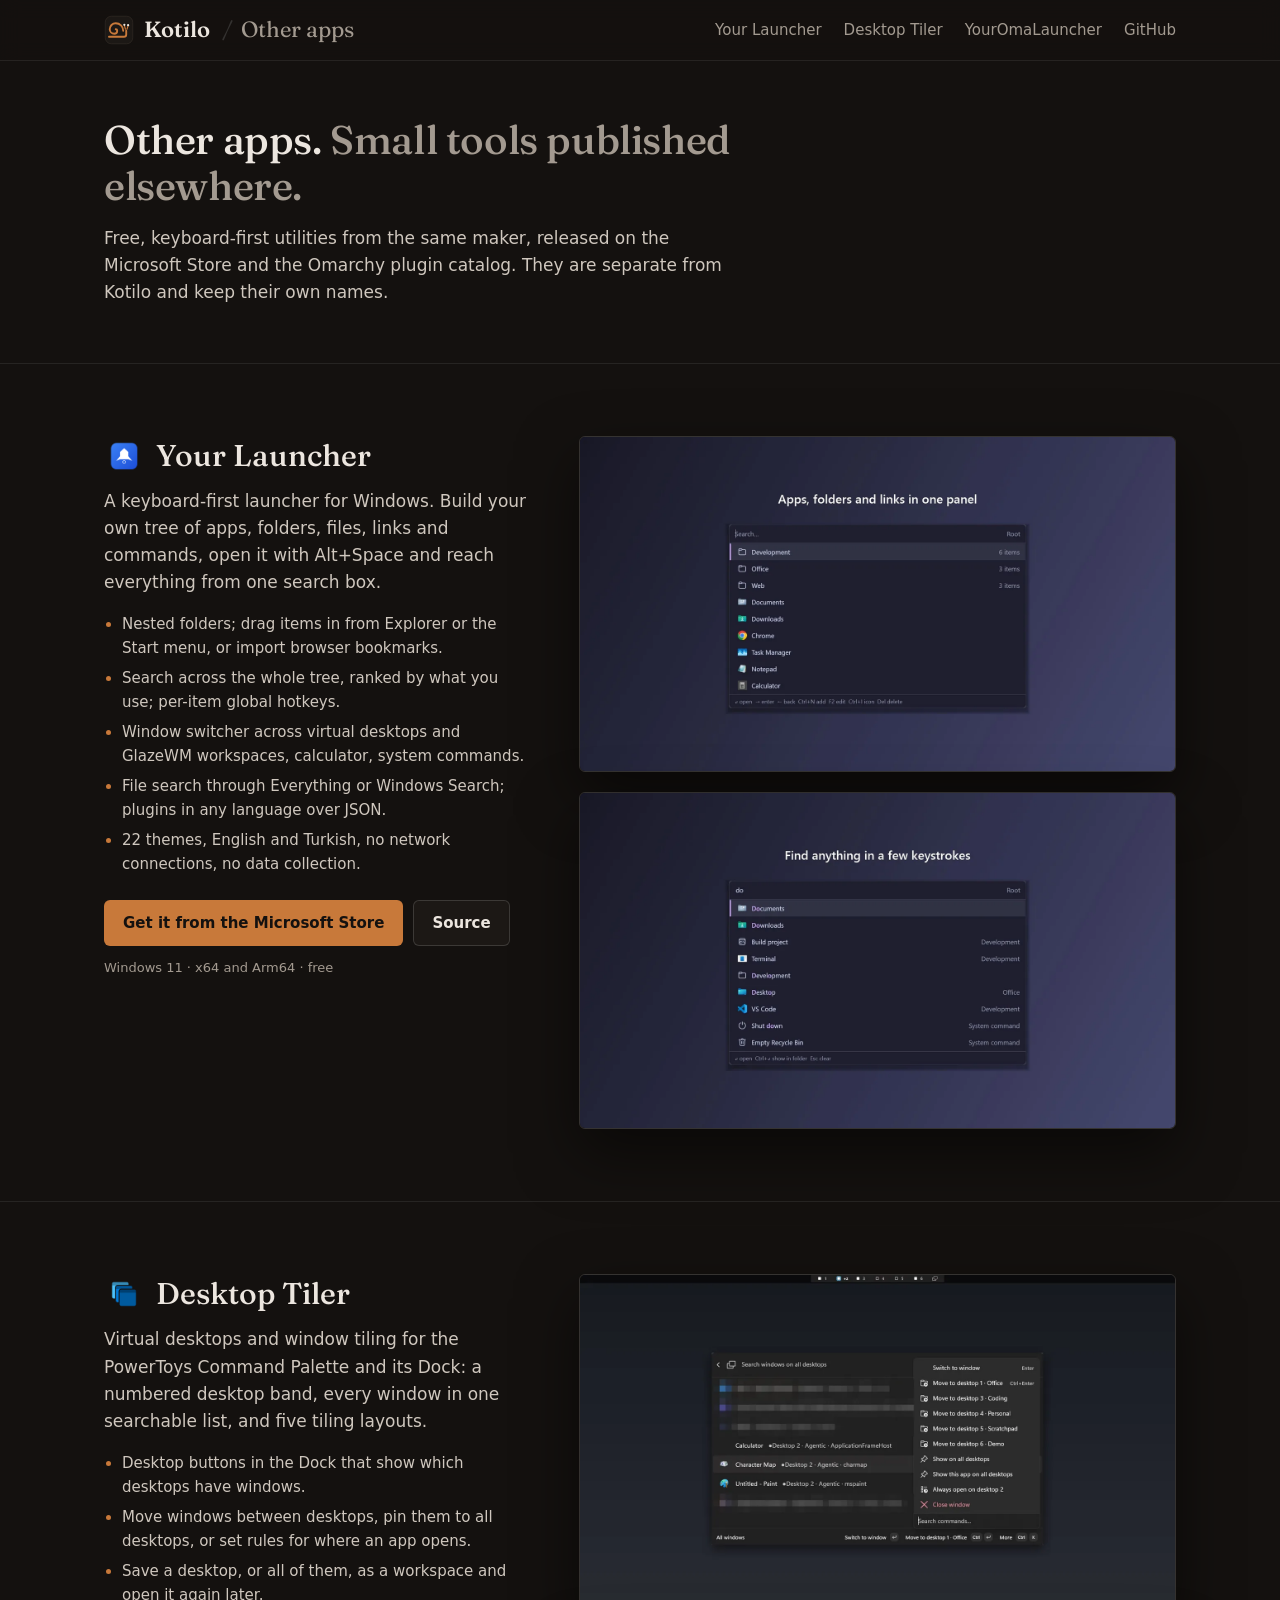
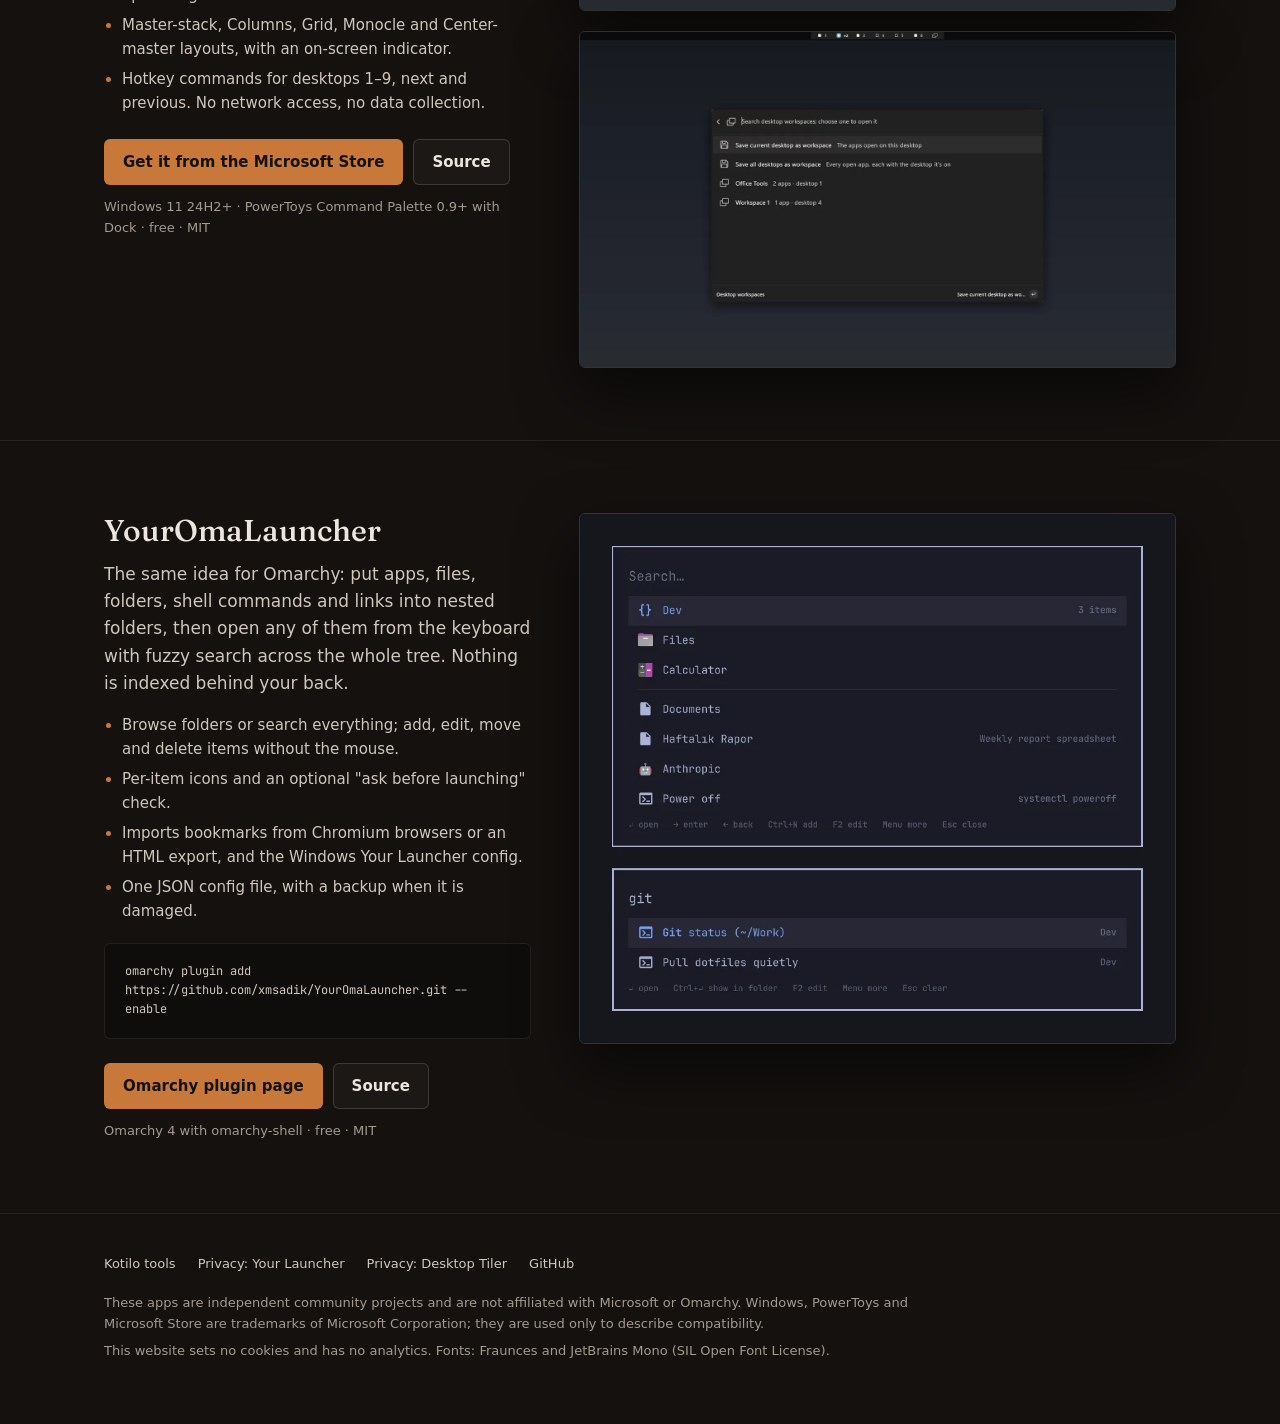
==== apps/index.html @ 9bd6dcc6 "Add an Other apps page New /apps/ page for tools published outside Kotilo: Your Launcher and Desktop" ====
<!doctype html>
<html lang="en">
<head>
  <meta charset="utf-8">
  <meta name="viewport" content="width=device-width, initial-scale=1">
  <title>Other apps – small tools published outside Kotilo</title>
  <meta name="description" content="Small free tools by the maker of Kotilo, published on other platforms: Your Launcher and Desktop Tiler on the Microsoft Store, and YourOmaLauncher for Omarchy.">
  <link rel="icon" type="image/svg+xml" href="/assets/img/kotilo.svg">
  <link rel="icon" type="image/png" href="/favicon.png">
  <meta property="og:title" content="Other apps from the maker of Kotilo">
  <meta property="og:description" content="Your Launcher and Desktop Tiler for Windows, YourOmaLauncher for Omarchy. Free, keyboard-first, no data collection.">
  <meta property="og:image" content="https://kotilo.dev/assets/img/apps/your-launcher-tree.webp">
  <meta property="og:url" content="https://kotilo.dev/apps/">
  <meta name="twitter:card" content="summary_large_image">
  <link rel="canonical" href="https://kotilo.dev/apps/">
  <meta name="theme-color" content="#14110f">
  <link rel="preload" href="/assets/fonts/Fraunces-Variable.woff2" as="font" type="font/woff2" crossorigin>
  <link rel="stylesheet" href="/assets/style.css">
</head>
<body>

<header class="site-header">
  <div class="wrap">
    <a class="brand" href="/"><img src="/assets/img/kotilo.svg" alt="">Kotilo<span class="crumb">Other apps</span></a>
    <nav class="nav">
      <a href="#your-launcher">Your Launcher</a>
      <a href="#desktop-tiler">Desktop Tiler</a>
      <a href="#youromalauncher">YourOmaLauncher</a>
      <a class="nav-keep" href="https://github.com/xmsadik">GitHub</a>
    </nav>
  </div>
</header>

<main>
  <div class="wrap page-intro">
    <h1>Other apps. <span class="soft">Small tools published elsewhere.</span></h1>
    <p class="lead">Free, keyboard-first utilities from the same maker, released on the Microsoft Store and the Omarchy plugin catalog. They are separate from Kotilo and keep their own names.</p>
  </div>

  <section id="your-launcher">
    <div class="wrap app">
      <div class="app-text">
        <div class="app-name"><img src="/assets/img/apps/your-launcher-icon.png" width="48" height="48" alt="">Your Launcher</div>
        <p class="app-lead">A keyboard-first launcher for Windows. Build your own tree of apps, folders, files, links and commands, open it with Alt+Space and reach everything from one search box.</p>
        <ul class="app-points">
          <li>Nested folders; drag items in from Explorer or the Start menu, or import browser bookmarks.</li>
          <li>Search across the whole tree, ranked by what you use; per-item global hotkeys.</li>
          <li>Window switcher across virtual desktops and GlazeWM workspaces, calculator, system commands.</li>
          <li>File search through Everything or Windows Search; plugins in any language over JSON.</li>
          <li>22 themes, English and Turkish, no network connections, no data collection.</li>
        </ul>
        <div class="cta">
          <a class="btn btn-primary" href="https://apps.microsoft.com/detail/9P98GW6RJHH2">Get it from the Microsoft Store</a>
          <a class="btn" href="https://github.com/xmsadik/your-launcher">Source</a>
        </div>
        <div class="meta">Windows 11 · x64 and Arm64 · free</div>
      </div>
      <div class="app-shots">
        <div class="shot"><img src="/assets/img/apps/your-launcher-tree.webp" width="1440" height="810" alt="Your Launcher panel listing folders (Development, Office, Web) and apps such as Chrome, Task Manager and Notepad"></div>
        <div class="shot"><img src="/assets/img/apps/your-launcher-search.webp" width="1440" height="810" loading="lazy" alt="Typing 'do' finds Documents, Downloads, a build command and the Shut down system command"></div>
      </div>
    </div>
  </section>

  <section id="desktop-tiler">
    <div class="wrap app">
      <div class="app-text">
        <div class="app-name"><img src="/assets/img/apps/desktop-tiler-icon.png" width="48" height="48" alt="">Desktop Tiler</div>
        <p class="app-lead">Virtual desktops and window tiling for the PowerToys Command Palette and its Dock: a numbered desktop band, every window in one searchable list, and five tiling layouts.</p>
        <ul class="app-points">
          <li>Desktop buttons in the Dock that show which desktops have windows.</li>
          <li>Move windows between desktops, pin them to all desktops, or set rules for where an app opens.</li>
          <li>Save a desktop, or all of them, as a workspace and open it again later.</li>
          <li>Master-stack, Columns, Grid, Monocle and Center-master layouts, with an on-screen indicator.</li>
          <li>Hotkey commands for desktops 1–9, next and previous. No network access, no data collection.</li>
        </ul>
        <div class="cta">
          <a class="btn btn-primary" href="https://apps.microsoft.com/detail/9NDT24BZ55VK">Get it from the Microsoft Store</a>
          <a class="btn" href="https://github.com/xmsadik/desktop-tiler-cmdpal">Source</a>
        </div>
        <div class="meta">Windows 11 24H2+ · PowerToys Command Palette 0.9+ with Dock · free · MIT</div>
      </div>
      <div class="app-shots">
        <div class="shot"><img src="/assets/img/apps/desktop-tiler-windows.webp" width="1440" height="810" loading="lazy" alt="Command Palette listing windows on all desktops, with a menu to move the selected window to another desktop"></div>
        <div class="shot"><img src="/assets/img/apps/desktop-tiler-workspaces.webp" width="1440" height="810" loading="lazy" alt="Desktop workspaces: save the current desktop or all desktops, or open a saved workspace"></div>
      </div>
    </div>
  </section>

  <section id="youromalauncher">
    <div class="wrap app">
      <div class="app-text">
        <div class="app-name">YourOmaLauncher</div>
        <p class="app-lead">The same idea for Omarchy: put apps, files, folders, shell commands and links into nested folders, then open any of them from the keyboard with fuzzy search across the whole tree. Nothing is indexed behind your back.</p>
        <ul class="app-points">
          <li>Browse folders or search everything; add, edit, move and delete items without the mouse.</li>
          <li>Per-item icons and an optional "ask before launching" check.</li>
          <li>Imports bookmarks from Chromium browsers or an HTML export, and the Windows Your Launcher config.</li>
          <li>One JSON config file, with a backup when it is damaged.</li>
        </ul>
        <pre class="keys app-install">omarchy plugin add https://github.com/xmsadik/YourOmaLauncher.git --enable</pre>
        <div class="cta">
          <a class="btn btn-primary" href="https://plugins.omarchy.org/plugin.html?id=io.github.xmsadik.youromalauncher">Omarchy plugin page</a>
          <a class="btn" href="https://github.com/xmsadik/YourOmaLauncher">Source</a>
        </div>
        <div class="meta">Omarchy 4 with omarchy-shell · free · MIT</div>
      </div>
      <div class="app-shots">
        <div class="shot"><img src="/assets/img/apps/youromalauncher.webp" width="896" height="796" loading="lazy" alt="YourOmaLauncher: a folder list with Dev, Files and Calculator, and a search for 'git' matching two commands"></div>
      </div>
    </div>
  </section>
</main>

<footer>
  <div class="wrap">
    <div class="links">
      <a href="/">Kotilo tools</a>
      <a href="https://github.com/xmsadik/your-launcher/blob/main/PRIVACY.md">Privacy: Your Launcher</a>
      <a href="https://github.com/xmsadik/desktop-tiler-cmdpal/blob/main/PRIVACY.md">Privacy: Desktop Tiler</a>
      <a href="https://github.com/xmsadik">GitHub</a>
    </div>
    <p>These apps are independent community projects and are not affiliated with Microsoft or Omarchy. Windows, PowerToys and Microsoft Store are trademarks of Microsoft Corporation; they are used only to describe compatibility.</p>
    <p>This website sets no cookies and has no analytics. Fonts: Fraunces and JetBrains Mono (SIL Open Font License).</p>
  </div>
</footer>
</body>
</html>
---- assets/style.css ----
/* Kotilo website. Warm dark base, one accent (shell orange), Fraunces for headings,
   the system sans for text, JetBrains Mono for keys and code. One radius everywhere. */

@font-face {
  font-family: "Fraunces";
  src: url("fonts/Fraunces-Variable.woff2") format("woff2");
  font-weight: 100 900;
  font-display: swap;
  unicode-range: U+0000-00FF, U+0131, U+0152-0153, U+02BB-02BC, U+02C6, U+02DA, U+02DC, U+2000-206F, U+20AC, U+2122, U+2190-2199, U+2212;
}
@font-face {
  font-family: "Fraunces";
  src: url("fonts/Fraunces-Variable-ext.woff2") format("woff2");
  font-weight: 100 900;
  font-display: swap;
  unicode-range: U+0100-02AF, U+1E00-1EFF, U+2020, U+20A0-20AB, U+20AD-20C0, U+2113, U+2C60-2C7F, U+A720-A7FF;
}
@font-face {
  font-family: "JetBrains Mono";
  src: url("fonts/JetBrainsMono-Variable.woff2") format("woff2");
  font-weight: 100 800;
  font-display: swap;
  unicode-range: U+0000-00FF, U+0131, U+0152-0153, U+02BB-02BC, U+02C6, U+02DA, U+02DC, U+2000-206F, U+20AC, U+2122, U+2190-2199, U+2212;
}
@font-face {
  font-family: "JetBrains Mono";
  src: url("fonts/JetBrainsMono-Variable-ext.woff2") format("woff2");
  font-weight: 100 800;
  font-display: swap;
  unicode-range: U+0100-02AF, U+1E00-1EFF, U+2020, U+20A0-20AB, U+20AD-20C0, U+2113, U+2C60-2C7F, U+A720-A7FF;
}

:root {
  color-scheme: dark;
  --bg: #14110f;
  --bg-raised: #1c1815;
  --bg-sunken: #0f0d0b;
  --border: rgba(255, 255, 255, 0.08);
  --border-strong: rgba(255, 255, 255, 0.14);
  --text: #ece6df;
  --text-2: #cfc7be;
  --text-muted: #a39a90;
  --accent: #c8793a;
  --accent-hover: #d98b4c;
  --accent-ink: #14110f;
  /* Agent states, as in the desktop app; used only to show those states. */
  --working: #e0a64a;
  --blocked: #e2685a;
  --done: #7aa7d6;
  --idle: #7fa06b;
  --radius: 6px;
  --max: 1120px;
  --serif: "Fraunces", Georgia, "Times New Roman", serif;
  --sans: system-ui, -apple-system, "Segoe UI", Roboto, "Helvetica Neue", Arial, sans-serif;
  --mono: "JetBrains Mono", ui-monospace, "Cascadia Mono", Consolas, monospace;
}

* { box-sizing: border-box; }

html { scroll-behavior: smooth; }

body {
  margin: 0;
  background: var(--bg);
  color: var(--text);
  font: 15px/1.6 var(--sans);
  -webkit-font-smoothing: antialiased;
}

a { color: var(--accent); text-decoration: none; }
a:hover { text-decoration: underline; text-underline-offset: 3px; }
/* Links inside running text are underlined, so they do not rely on colour alone. */
p a, dd a, li a, .note a, .meta a { text-decoration: underline; text-underline-offset: 3px; text-decoration-color: rgba(200, 121, 58, 0.45); }
p a:hover, dd a:hover, li a:hover, .note a:hover, .meta a:hover { text-decoration-color: currentColor; }
/* width/height attributes only reserve the aspect ratio; the image scales to its column. */
img { max-width: 100%; height: auto; display: block; }
code, kbd, pre, .mono { font-family: var(--mono); }
code { font-size: 13px; }

.wrap { max-width: var(--max); margin: 0 auto; padding: 0 24px; }

h1, h2, h3 { font-family: var(--serif); font-weight: 500; letter-spacing: -0.01em; }
h3 { font-size: 17px; margin: 0 0 4px; line-height: 1.3; }

/* Header */
.site-header {
  position: sticky;
  top: 0;
  z-index: 10;
  background: rgba(20, 17, 15, 0.9);
  backdrop-filter: blur(10px);
  border-bottom: 1px solid var(--border);
}
.site-header .wrap { display: flex; align-items: center; gap: 24px; height: 60px; }
.brand { display: flex; align-items: center; gap: 10px; color: var(--text); font-family: var(--serif); font-weight: 600; font-size: 22px; }
.brand:hover { text-decoration: none; }
.brand img { width: 30px; height: 30px; }
.brand .crumb { color: var(--text-muted); font-weight: 400; }
.brand .crumb::before { content: "/"; margin: 0 8px 0 2px; color: var(--border-strong); }
.nav { display: flex; gap: 22px; margin-left: auto; font-size: 15px; }
.nav a { color: var(--text-muted); }
.nav a:hover { color: var(--text); text-decoration: none; }

/* Buttons */
.btn {
  display: inline-flex;
  align-items: center;
  gap: 8px;
  padding: 10px 18px;
  border-radius: var(--radius);
  font-weight: 600;
  font-size: 15px;
  border: 1px solid var(--border-strong);
  color: var(--text);
  background: var(--bg-raised);
}
.btn:hover { text-decoration: none; border-color: rgba(255, 255, 255, 0.24); }
.btn-primary { background: var(--accent); color: var(--accent-ink); border-color: transparent; }
.btn-primary:hover { background: var(--accent-hover); }
.cta { display: flex; flex-wrap: wrap; gap: 10px; margin: 24px 0 12px; }
.meta { color: var(--text-muted); font-size: 13px; }

/* Hero: text left, a real screenshot right */
.hero {
  display: grid;
  grid-template-columns: minmax(0, 5fr) minmax(0, 7fr);
  gap: 48px;
  align-items: center;
  padding-top: 56px;
  padding-bottom: 64px;
}
.hero h1 { font-size: 40px; line-height: 1.15; margin: 0 0 16px; }
.hero .lead { color: var(--text-2); font-size: 17px; margin: 0; }
.hero .aside { color: var(--text-muted); font-size: 15px; font-style: italic; margin: 14px 0 0; }
.hero-icon { width: 48px; height: 48px; margin-bottom: 20px; }
.hero-text { min-width: 0; }

/* Screenshot frames */
.shot {
  border: 1px solid var(--border-strong);
  border-radius: var(--radius);
  overflow: hidden;
  box-shadow: 0 24px 60px rgba(0, 0, 0, 0.5);
}
.shot img { width: 100%; }
.shot.bare { border: 0; box-shadow: none; border-radius: 0; overflow: visible; }
.shot.bare img { filter: drop-shadow(0 24px 40px rgba(0, 0, 0, 0.5)); }
/* Browser chrome around a new tab page */
.browser { border: 1px solid var(--border-strong); border-radius: var(--radius); overflow: hidden; background: #24201c; box-shadow: 0 24px 60px rgba(0, 0, 0, 0.5); }
.browser .bar { display: flex; align-items: center; gap: 10px; padding: 8px 12px; border-bottom: 1px solid var(--border); font-size: 13px; color: var(--text-muted); }
.browser .lights { display: flex; gap: 6px; }
.browser .lights i { width: 10px; height: 10px; border-radius: 50%; background: #4a423b; }
.browser .tab { padding: 3px 12px; background: var(--bg); border-radius: var(--radius); color: var(--text-2); white-space: nowrap; }
.browser .url { flex: 1; padding: 3px 12px; background: var(--bg-sunken); border-radius: var(--radius); font-family: var(--mono); font-size: 13px; overflow: hidden; white-space: nowrap; text-overflow: ellipsis; }
.browser img { width: 100%; }
/* A second screen: a thin bezel */
.monitor { padding: 10px; background: #0b0908; border: 1px solid var(--border-strong); border-radius: var(--radius); box-shadow: 0 24px 60px rgba(0, 0, 0, 0.5); }
.monitor img { border-radius: var(--radius); width: 100%; }

/* Sections */
section { padding: 72px 0; border-top: 1px solid var(--border); }
h2 { margin: 0 0 12px; font-size: 30px; line-height: 1.2; }
.section-lead { color: var(--text-2); max-width: 720px; margin: 0 0 36px; }
.note { color: var(--text-muted); font-size: 13px; margin-top: 20px; }
.prose-block { max-width: 720px; color: var(--text-2); font-size: 17px; margin: 0; }

/* Home: products */
.products { display: grid; grid-template-columns: repeat(2, minmax(0, 1fr)); gap: 20px; }
.product {
  display: flex;
  flex-direction: column;
  background: var(--bg-raised);
  border: 1px solid var(--border);
  border-radius: var(--radius);
  overflow: hidden;
  color: var(--text);
}
.product:hover { text-decoration: none; border-color: var(--border-strong); }
.product:hover .name { color: var(--accent); }
.product .visual { padding: 24px 24px 0; }
.product .body { padding: 20px 24px 24px; display: flex; flex-direction: column; gap: 6px; flex: 1; }
.product .name { display: flex; align-items: center; gap: 10px; font-family: var(--serif); font-weight: 500; font-size: 22px; }
.product .name img { width: 26px; height: 26px; }
.product p { margin: 0; color: var(--text-2); font-size: 15px; flex: 1; }
.product .facts { color: var(--text-muted); font-size: 13px; margin-top: 8px; }
/* Desktop and Deck span the row; the text sits beside the picture. */
.product.wide { grid-column: 1 / -1; display: grid; grid-template-columns: minmax(0, 5fr) minmax(0, 7fr); align-items: center; }
.product.wide .visual { padding: 24px; order: 2; }
.product.wide .body { padding: 32px; justify-content: center; }
.product.wide p { flex: 0; }
/* Kit: keystroke → result */
.keys {
  margin: 0;
  padding: 18px 20px;
  background: var(--bg-sunken);
  border: 1px solid var(--border);
  border-radius: var(--radius);
  font-family: var(--mono);
  font-size: 13px;
  line-height: 1.9;
  color: var(--text-2);
  overflow-x: auto;
  white-space: pre;
}
/* In a half-width card the snippet fills the picture's height, so the text lines up with its neighbour. */
.product:not(.wide) .visual { flex: 1; display: flex; flex-direction: column; }
.product:not(.wide) .visual > .keys { flex: 1; }
.product:not(.wide) p { flex: 0; }
.keys .k { color: var(--accent); }
.keys .d { color: var(--text-muted); }

/* Feature lists: plain text in columns, grouped under a heading */
.features { display: grid; grid-template-columns: repeat(3, minmax(0, 1fr)); gap: 40px 48px; }
.features .group-title { font-family: var(--sans); font-size: 13px; font-weight: 600; color: var(--text-muted); letter-spacing: 0; margin: 0 0 14px; padding-bottom: 8px; border-bottom: 1px solid var(--border); }
.features.cols-2 { grid-template-columns: repeat(2, minmax(0, 1fr)); }
.features dl { margin: 0; }
.features dt { font-weight: 600; color: var(--text); margin-top: 14px; }
.features dt:first-child { margin-top: 0; }
.features dd { margin: 2px 0 0; color: var(--text-2); font-size: 15px; }
.features .new { font-family: var(--mono); font-size: 13px; font-weight: 500; color: var(--accent); margin-left: 6px; }

/* Plain two-column fact list (privacy) */
.facts-list { display: grid; grid-template-columns: repeat(2, minmax(0, 1fr)); gap: 18px 48px; margin: 0; }
.facts-list dt { font-weight: 600; }
.facts-list dd { margin: 2px 0 0; color: var(--text-2); font-size: 15px; }
.facts-list div { min-width: 0; }

/* States strip */
.states { display: flex; flex-wrap: wrap; gap: 8px 20px; margin-bottom: 40px; color: var(--text-2); font-size: 15px; }
.state { display: inline-flex; align-items: center; gap: 8px; }
.dot { width: 8px; height: 8px; border-radius: 50%; display: inline-block; }

/* Gallery */
.gallery { display: grid; grid-template-columns: repeat(2, minmax(0, 1fr)); gap: 28px; }
.gallery figure { margin: 0; min-width: 0; }
.gallery img { border: 1px solid var(--border-strong); border-radius: var(--radius); width: 100%; }
.gallery.cols-3 { grid-template-columns: repeat(3, minmax(0, 1fr)); }
.gallery.cols-3 img { aspect-ratio: 4 / 5; object-fit: cover; object-position: top left; }
.gallery figcaption { margin-top: 10px; color: var(--text-muted); font-size: 13px; }
.gallery figcaption b { color: var(--text-2); font-weight: 600; }

/* Agents */
.agents { display: grid; grid-template-columns: repeat(auto-fill, minmax(220px, 1fr)); gap: 10px; }
.agent {
  display: flex;
  align-items: center;
  gap: 12px;
  padding: 10px 14px;
  background: var(--bg-raised);
  border: 1px solid var(--border);
  border-radius: var(--radius);
  font-size: 15px;
}
.avatar {
  width: 30px;
  height: 30px;
  flex: none;
  border-radius: var(--radius);
  display: grid;
  place-items: center;
  font-family: var(--mono);
  font-weight: 600;
  font-size: 13px;
  background: var(--bg-sunken);
  color: var(--text-2);
}
.agent small { display: block; color: var(--text-muted); font-size: 13px; }

/* Download */
.dl-group + .dl-group { margin-top: 28px; }
.dl-group p { color: var(--text-2); max-width: 720px; margin: 0; }
.dl-group .cta { margin: 12px 0 0; }
.download .meta { margin-top: 28px; }
.callout {
  max-width: 760px;
  margin: 24px 0 0;
  padding: 14px 18px;
  border: 1px solid var(--border-strong);
  border-left: 3px solid var(--accent);
  background: var(--bg-raised);
  border-radius: var(--radius);
  color: var(--text-2);
  font-size: 15px;
}
.callout b { color: var(--text); }
.callout + .callout { margin-top: 12px; }

/* Footer */
footer { border-top: 1px solid var(--border); padding: 40px 0 56px; color: var(--text-muted); font-size: 13px; }
footer .links { display: flex; flex-wrap: wrap; gap: 8px 22px; margin-bottom: 18px; }
footer .links a { color: var(--text-2); }
footer p { margin: 6px 0; max-width: 860px; }

/* Plain text pages (privacy policies) */
.prose { max-width: 760px; padding: 56px 0 72px; }
.prose h1 { font-size: 40px; line-height: 1.15; margin: 0 0 8px; }
.prose h2 { font-size: 22px; margin: 36px 0 10px; }
.prose p, .prose li { color: var(--text-2); }
.prose b, .prose strong { color: var(--text); }
.prose .updated { color: var(--text-muted); font-size: 13px; }
.table-wrap { overflow-x: auto; }
table { width: 100%; border-collapse: collapse; font-size: 15px; }
th, td { text-align: left; vertical-align: top; padding: 10px 12px; border-bottom: 1px solid var(--border-strong); }
th { color: var(--text); font-weight: 600; }
td { color: var(--text-2); }
.tools td:first-child { color: var(--text); font-weight: 600; white-space: nowrap; }

kbd {
  font-size: 13px;
  padding: 1px 6px;
  border: 1px solid var(--border-strong);
  border-bottom-width: 2px;
  border-radius: var(--radius);
  color: var(--text);
  background: var(--bg-raised);
  white-space: nowrap;
}
pre.cmd { display: block; max-width: 100%; overflow-x: auto; width: fit-content; margin: 0; padding: 12px 16px; border-radius: var(--radius); background: var(--bg-sunken); border: 1px solid var(--border); color: var(--text-2); font-size: 13px; }

/* Deck hardware: list beside the portrait and 7" screenshots */
.split { display: grid; grid-template-columns: minmax(0, 1fr) minmax(0, 1fr); gap: 40px; align-items: start; }
.plain-list { list-style: none; padding: 0; margin: 0; display: grid; gap: 14px; }
.plain-list li { color: var(--text-2); }
.plain-list b { color: var(--text); }
.screens { display: flex; gap: 20px; align-items: flex-end; flex-wrap: wrap; }
.screens figure { margin: 0; }
.screens figcaption { margin-top: 8px; color: var(--text-muted); font-size: 13px; }
.screens img { border: 1px solid var(--border-strong); border-radius: var(--radius); }
.screens .portrait { width: 180px; }
.screens .seven { width: 300px; max-width: 100%; }

@media (max-width: 960px) {
  .hero { grid-template-columns: 1fr; gap: 36px; padding-top: 40px; }
  .product.wide { grid-template-columns: 1fr; }
  .product.wide .visual { order: 0; padding: 24px 24px 0; }
  .product.wide .body { padding: 20px 24px 24px; }
  .features { grid-template-columns: repeat(2, minmax(0, 1fr)); }
}
@media (max-width: 720px) {
  .wrap { padding-left: 16px; padding-right: 16px; }
  .nav a:not(.nav-keep) { display: none; }
  .brand .crumb { display: none; }
  .hero h1 { font-size: 30px; }
  h2 { font-size: 22px; }
  section { padding: 56px 0; }
  .products, .gallery, .gallery.cols-3, .features, .facts-list, .split { grid-template-columns: 1fr; }
  .product .visual { padding: 16px 16px 0; }
  .product .body, .product.wide .body { padding: 16px; }
}

/* ---- v2: two-tone headlines and live fragments ---- */
/* Second clause of a headline: same size, muted. */
.soft { color: var(--text-muted); }
.hero h1 { max-width: 560px; }
.hero-home { grid-template-columns: minmax(0, 1fr) minmax(0, 1.2fr); }

/* Hero mock of Mission control: HTML, animated by assets/demo.js. */
.mc {
  position: relative;
  background: var(--bg-raised);
  border: 1px solid var(--border-strong);
  border-radius: var(--radius);
  box-shadow: 0 24px 60px rgba(0, 0, 0, 0.5);
  overflow: hidden;
  font-size: 13px;
  user-select: none;
}
.mc-bar { display: flex; flex-wrap: wrap; align-items: baseline; gap: 12px; padding: 14px 18px 10px; }
.mc-bar b { font-family: var(--serif); font-weight: 500; font-size: 17px; color: var(--text); }
.mc-bar span { color: var(--text-muted); }
.mc-cards { display: grid; grid-template-columns: repeat(3, minmax(0, 1fr)); gap: 10px; padding: 4px 18px 18px; }
.mc-card {
  background: var(--bg);
  border: 1px solid var(--border);
  border-radius: var(--radius);
  min-width: 0;
  transition: border-color 400ms ease, box-shadow 400ms ease;
}
.mc-card[data-state="perm"] { border-color: var(--accent); box-shadow: 0 0 0 3px rgba(200, 121, 58, 0.18); }
.mc-head { display: flex; flex-wrap: wrap; align-items: center; gap: 8px; padding: 10px 10px 8px; border-bottom: 1px solid var(--border); }
.mc-head .avatar { width: 24px; height: 24px; font-size: 13px; }
.mc-name { min-width: 0; flex: 1; line-height: 1.3; }
.mc-name b { display: block; font-weight: 600; color: var(--text); overflow: hidden; white-space: nowrap; text-overflow: ellipsis; }
.mc-name small { display: block; color: var(--text-muted); font-size: 13px; overflow: hidden; white-space: nowrap; text-overflow: ellipsis; }
.mc-st { display: flex; align-items: center; justify-content: space-between; gap: 8px; padding: 8px 10px 0; }
.mc-t { color: var(--text-muted); font-size: 13px; font-variant-numeric: tabular-nums; }
.mc-out { margin: 0; padding: 10px; height: 100px; overflow: hidden; font: 13px/1.6 var(--mono); color: var(--text-2); white-space: pre; }
.mc-out .d { color: var(--text-muted); }
.mc-foot { display: flex; justify-content: space-between; padding: 6px 10px 8px; color: var(--text-muted); font-size: 13px; border-top: 1px solid var(--border); }

/* Status chip, shared by the mock and the ticker */
.chip {
  display: inline-flex;
  align-items: center;
  gap: 6px;
  flex: none;
  padding: 1px 8px;
  border-radius: var(--radius);
  font-size: 13px;
  font-weight: 600;
  white-space: nowrap;
  color: var(--working);
  background: rgba(224, 166, 74, 0.12);
  transition: background-color 400ms ease, color 400ms ease;
}
.chip::before { content: ""; width: 7px; height: 7px; border-radius: 50%; background: currentColor; }
[data-state="perm"] .chip { color: var(--accent-ink); background: var(--accent); }
[data-state="done"] .chip { color: var(--done); background: rgba(122, 167, 214, 0.12); }
[data-state="idle"] .chip { color: var(--idle); background: rgba(127, 160, 107, 0.12); }

/* The permission card slides up over the cards. */
.mc-perm {
  position: absolute;
  right: 18px;
  bottom: 52px;
  width: min(390px, calc(100% - 36px));
  padding: 14px;
  background: #241f1b;
  border: 1px solid var(--accent);
  border-radius: var(--radius);
  box-shadow: 0 16px 40px rgba(0, 0, 0, 0.55);
  opacity: 0;
  transform: translateY(16px);
  visibility: hidden;
  transition: opacity 300ms ease, transform 300ms ease, visibility 0s linear 300ms;
}
.mc[data-perm="open"] .mc-perm { opacity: 1; transform: none; visibility: visible; transition: opacity 300ms ease, transform 300ms ease; }
.mc-perm .t { font-weight: 600; color: var(--text); }
.mc-perm .s { color: var(--text-muted); }
.mc-perm .cmd { margin: 10px 0 6px; padding: 8px 10px; background: var(--bg-sunken); border: 1px solid var(--border); border-radius: var(--radius); font: 13px var(--mono); color: var(--text); overflow: hidden; white-space: nowrap; text-overflow: ellipsis; }
.mc-perm .risk { margin: 0 0 10px; color: var(--accent); font-size: 13px; }
.mc-perm .btns { display: flex; flex-wrap: wrap; gap: 8px; }
.mc-perm button {
  font: 600 13px var(--sans);
  padding: 6px 12px;
  border-radius: var(--radius);
  border: 1px solid var(--border-strong);
  background: var(--bg-raised);
  color: var(--text);
  cursor: pointer;
  transition: background-color 200ms ease, border-color 200ms ease, color 200ms ease;
}
.mc-perm button:hover, .mc-perm button:focus-visible { border-color: var(--accent); outline: none; }
.mc-perm button.primary { background: var(--text); color: var(--accent-ink); border-color: transparent; }
.mc-perm button.deny { color: var(--blocked); }
.mc-perm button.picked { background: var(--accent); color: var(--accent-ink); border-color: transparent; }

/* Taskbar strip with the snail indicator */
.mc-task { display: flex; align-items: center; gap: 10px; height: 40px; padding: 0 12px 0 18px; border-top: 1px solid var(--border); background: var(--bg-sunken); color: var(--text-muted); }
.mc-task .msg { flex: 1; min-width: 0; overflow: hidden; white-space: nowrap; text-overflow: ellipsis; }
.snail { width: 38px; height: 30px; flex: none; overflow: visible; --led: var(--working); }
.snail .m1 { fill: #241f1b; stroke: #8a7f74; stroke-width: 6; }
.snail .m2 { fill: #2e2823; stroke: #8a7f74; stroke-width: 6; stroke-linejoin: round; }
.snail .ln { fill: none; stroke: #8a7f74; stroke-width: 7; stroke-linecap: round; }
.snail .sp { fill: none; stroke: var(--accent); stroke-width: 9; stroke-linecap: round; }
.snail .visor { fill: var(--accent); }
.snail .led { fill: var(--led); transition: fill 400ms ease; }
.snail .halo { fill: none; stroke: var(--accent); stroke-width: 8; opacity: 0; transform-box: fill-box; transform-origin: center; }
.mc[data-snail="perm"] .snail { --led: var(--accent); }
.mc[data-snail="perm"] .snail .halo { opacity: 0.6; animation: halo 1.4s ease-out infinite; }
.mc[data-snail="done"] .snail { --led: var(--done); }
@keyframes halo { from { opacity: 0.7; transform: scale(0.9); } to { opacity: 0; transform: scale(1.2); } }

/* Proof bar */
.proof { display: grid; grid-template-columns: repeat(4, minmax(0, 1fr)); gap: 24px; padding-top: 32px; padding-bottom: 32px; border-top: 1px solid var(--border); }
.proof div { min-width: 0; }
.proof b { display: block; font-family: var(--serif); font-weight: 500; font-size: 30px; line-height: 1.2; color: var(--text); }
.proof span { font: 13px var(--mono); color: var(--text-muted); }

/* Status strip: headline left, ticker right */
.strip { display: grid; grid-template-columns: minmax(0, 5fr) minmax(0, 6fr); gap: 48px; align-items: center; }
.strip p { color: var(--text-2); font-size: 17px; margin: 0; max-width: 460px; }
.ticker { height: 236px; overflow: hidden; -webkit-mask-image: linear-gradient(transparent, #000 18%, #000 82%, transparent); mask-image: linear-gradient(transparent, #000 18%, #000 82%, transparent); }
.ticker ul { list-style: none; margin: 0; padding: 0; animation: tick 36s linear infinite; }
.ticker:hover ul { animation-play-state: paused; }
.ticker li { display: flex; align-items: center; gap: 12px; height: 44px; margin-bottom: 8px; padding: 0 14px; background: var(--bg-raised); border: 1px solid var(--border); border-radius: var(--radius); }
.ticker li .avatar { width: 24px; height: 24px; font-size: 13px; }
.ticker li .n { flex: 1; min-width: 0; color: var(--text); overflow: hidden; white-space: nowrap; text-overflow: ellipsis; }
.ticker li .n small { color: var(--text-muted); font-size: 13px; margin-left: 8px; }
.ticker li .e { font: 13px var(--mono); color: var(--text-muted); }
@keyframes tick { to { transform: translateY(-50%); } }

/* Kit tile: typed demo */
.typer { min-height: 214px; }
.typer .caret { display: inline-block; width: 7px; height: 1.1em; margin-left: 1px; vertical-align: -2px; background: var(--accent); animation: blink 1s steps(1) infinite; }
@keyframes blink { 50% { opacity: 0; } }

/* New Tab tile: live clock and bookmarks over a dimmed screenshot */
.nt { position: relative; }
.nt > img { opacity: 0.18; filter: blur(3px); }
.nt-live { position: absolute; left: 0; right: 0; bottom: 0; top: 38px; display: grid; grid-template-columns: 36% 1fr; }
.nt-side { padding: 12px 10px; display: flex; flex-direction: column; gap: 6px; background: rgba(15, 13, 11, 0.55); }
.nt-side span { display: flex; align-items: center; gap: 8px; padding: 5px 8px; border-radius: var(--radius); background: rgba(255, 255, 255, 0.05); color: var(--text-2); font-size: 13px; overflow: hidden; white-space: nowrap; text-overflow: ellipsis; }
.nt-side span i { width: 8px; height: 8px; flex: none; border-radius: 50%; background: var(--accent); }
.nt-side span:nth-child(3) i { background: var(--done); }
.nt-side span:nth-child(4) i { background: var(--idle); }
.nt-side small { color: var(--text-muted); font-size: 13px; padding: 0 2px; }
.nt-clock { display: flex; flex-direction: column; align-items: center; justify-content: center; text-align: center; }
.nt-clock b { font: 500 40px/1 var(--mono); color: var(--text); letter-spacing: -0.02em; font-variant-numeric: tabular-nums; }
.nt-clock span { margin-top: 8px; color: var(--text-muted); font-size: 13px; }

/* Wide product cards: text starts at the top */
.product.wide { align-items: start; }
.product.wide .body { justify-content: flex-start; }

/* Supported agents row */
.agent-row { display: flex; flex-wrap: wrap; gap: 20px 24px; }
.agent-row:hover { text-decoration: none; }
.agent-row figure { margin: 0; display: flex; flex-direction: column; align-items: center; gap: 6px; width: 76px; text-align: center; }
.agent-row .avatar { width: 40px; height: 40px; font-size: 15px; border: 1px solid var(--border); }
.agent-row figcaption { font-size: 13px; line-height: 1.3; color: var(--text-muted); }
.agent-row:hover .avatar { border-color: var(--border-strong); color: var(--text); }

/* FAQ */
.faq { max-width: 760px; border-top: 1px solid var(--border); }
.faq details { border-bottom: 1px solid var(--border); }
.faq summary { display: flex; justify-content: space-between; gap: 16px; padding: 16px 0; cursor: pointer; list-style: none; font-family: var(--serif); font-size: 17px; font-weight: 500; color: var(--text); }
.faq summary::-webkit-details-marker { display: none; }
.faq summary::after { content: "+"; color: var(--text-muted); font-family: var(--mono); }
.faq details[open] summary::after { content: "\2212"; }
.faq details p { margin: 0 0 16px; color: var(--text-2); }

/* Closing call to action */
.closing h2 { margin-bottom: 0; }
.closing .cta { margin-top: 24px; }

@media (min-width: 1280px) {
  .hero .mc { margin-right: -40px; }
}
@media (max-width: 960px) {
  .hero-home { grid-template-columns: 1fr; }
  .strip { grid-template-columns: 1fr; gap: 28px; }
  .proof { grid-template-columns: repeat(2, minmax(0, 1fr)); }
}
@media (max-width: 720px) {
  .wrap { padding-left: 24px; padding-right: 24px; }
  .mc-cards { grid-template-columns: 1fr; gap: 8px; padding: 4px 12px 12px; }
  .mc-bar { padding: 12px 12px 8px; }
  .mc-out { height: 44px; padding: 6px 10px; }
  .mc-foot { display: none; }
  .mc-perm { right: 12px; bottom: 48px; width: calc(100% - 24px); }
  .typer { min-height: 0; height: 214px; }
  .nt-clock b { font-size: 30px; }
}
@media (prefers-reduced-motion: reduce) {
  html { scroll-behavior: auto; }
  .ticker ul, .typer .caret, .mc .snail .halo { animation: none !important; }
  .mc *, .chip { transition: none !important; }
}

/* Other apps: text left, screenshots right */
.page-intro { padding-top: 56px; padding-bottom: 56px; }
.page-intro h1 { font-size: 40px; line-height: 1.15; margin: 0 0 16px; max-width: 720px; }
.page-intro .lead { color: var(--text-2); font-size: 17px; margin: 0; max-width: 640px; }
.app { display: grid; grid-template-columns: minmax(0, 5fr) minmax(0, 7fr); gap: 48px; align-items: start; }
.app-text { min-width: 0; }
.app-name { display: flex; align-items: center; gap: 12px; font-family: var(--serif); font-weight: 500; font-size: 30px; line-height: 1.2; margin-bottom: 12px; }
.app-name img { width: 40px; height: 40px; }
.app-lead { color: var(--text-2); font-size: 17px; margin: 0 0 16px; }
.app-points { margin: 0; padding-left: 18px; color: var(--text-2); font-size: 15px; }
.app-points li { margin: 6px 0; }
.app-points li::marker { color: var(--accent); }
.app-install { margin-top: 20px; line-height: 1.6; font-size: 12px; white-space: pre-wrap; overflow-wrap: anywhere; }
.app-shots { display: grid; gap: 20px; min-width: 0; }
@media (max-width: 960px) {
  .app { grid-template-columns: 1fr; gap: 28px; }
}
@media (max-width: 720px) {
  .page-intro { padding-top: 40px; padding-bottom: 40px; }
  .page-intro h1 { font-size: 30px; }
  .app-name { font-size: 22px; }
}
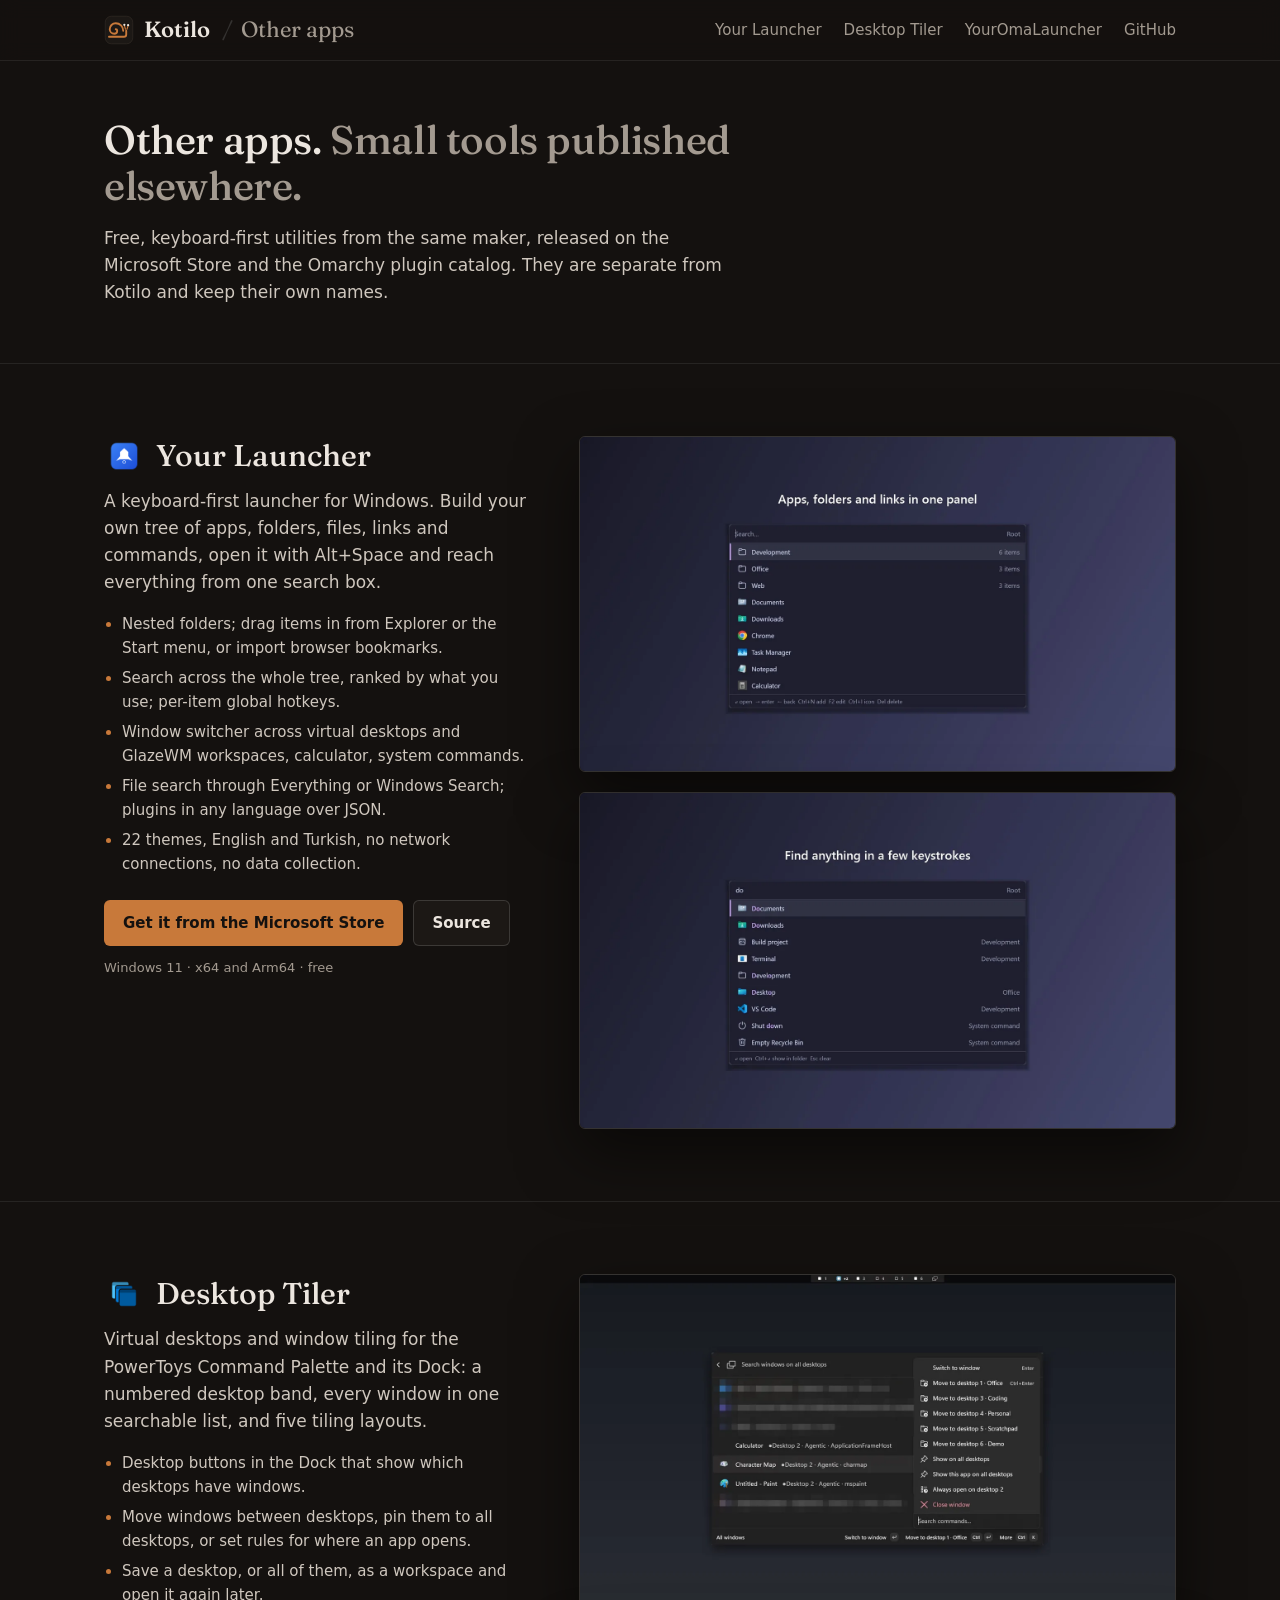
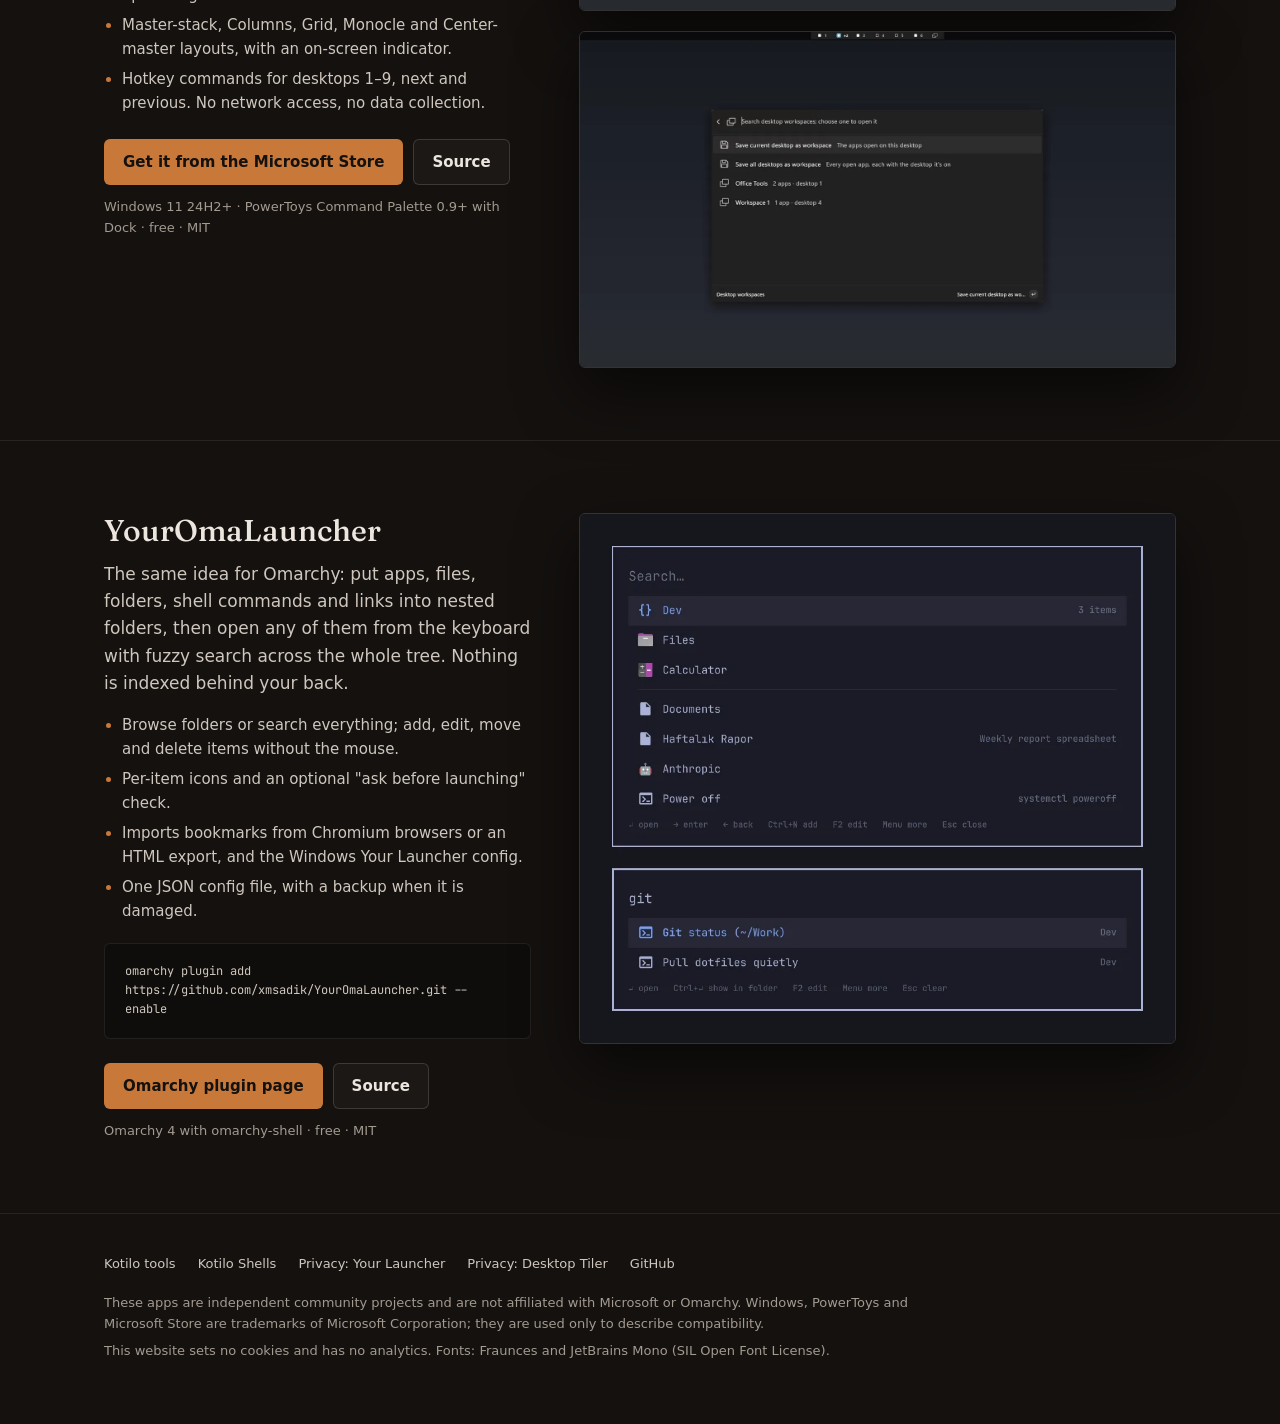
==== commit fddacab7: "Add a Kotilo Shells page with the Zebar Pack New /shells/ group for desktop shells on Windows and Li" ====
--- a/apps/index.html
+++ b/apps/index.html
@@ -116,6 +116,7 @@
   <div class="wrap">
     <div class="links">
       <a href="/">Kotilo tools</a>
+      <a href="/shells/">Kotilo Shells</a>
       <a href="https://github.com/xmsadik/your-launcher/blob/main/PRIVACY.md">Privacy: Your Launcher</a>
       <a href="https://github.com/xmsadik/desktop-tiler-cmdpal/blob/main/PRIVACY.md">Privacy: Desktop Tiler</a>
       <a href="https://github.com/xmsadik">GitHub</a>
--- a/assets/style.css
+++ b/assets/style.css
@@ -570,3 +570,16 @@
   .page-intro h1 { font-size: 30px; }
   .app-name { font-size: 22px; }
 }
+
+/* Shells: click-to-load video */
+.shot.video { position: relative; aspect-ratio: 16 / 9; }
+.shot.video img, .shot.video iframe { display: block; width: 100%; height: 100%; border: 0; object-fit: cover; }
+.video-play { display: block; height: 100%; position: relative; }
+.video-play .play { position: absolute; left: 50%; top: 50%; width: 68px; height: 48px; margin: -24px 0 0 -34px; border-radius: 12px; background: var(--accent); opacity: 0.92; transition: opacity 0.15s; }
+.video-play .play::after { content: ""; position: absolute; left: 27px; top: 14px; border-style: solid; border-width: 10px 0 10px 17px; border-color: transparent transparent transparent var(--accent-ink); }
+.video-play:hover .play, .video-play:focus-visible .play { opacity: 1; background: var(--accent-hover); }
+.video-note { margin: -8px 0 0; color: var(--text-muted); font-size: 13px; }
+.soon { border: 1px dashed var(--border-strong); border-radius: var(--radius); padding: 32px; max-width: 720px; }
+.soon .app-lead { margin: 0; }
+.soon-tag { display: inline-block; margin-bottom: 12px; padding: 2px 10px; border: 1px solid var(--accent); border-radius: 999px; color: var(--accent); font-size: 13px; }
+@media (max-width: 720px) { .soon { padding: 20px; } }
